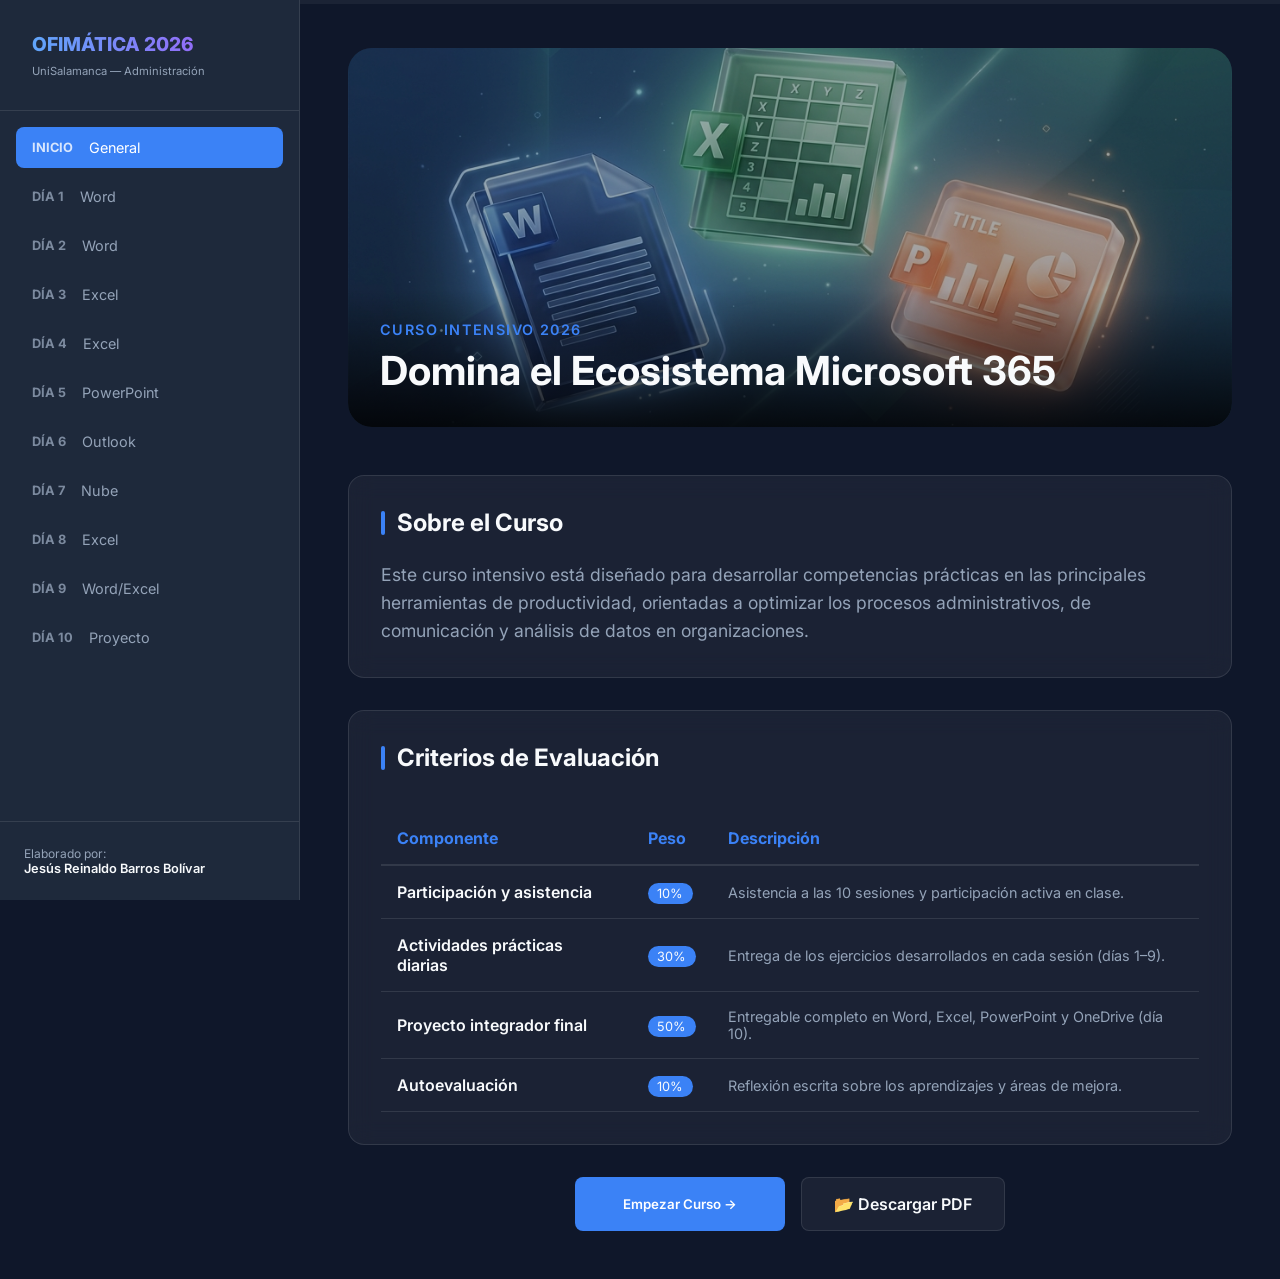
==== index.html @ e712be8f "feat: complete interactive course platform with pedagogical expansion, multimedia integration (YouTu" ====
<!DOCTYPE html>
<html lang="es">
<head>
    <meta charset="UTF-8">
    <meta name="viewport" content="width=device-width, initial-scale=1.0">
    <title>Curso Intensivo de Ofimática 2026 | UniSalamanca</title>
    <meta name="description" content="Curso práctico de Microsoft 365 para carreras administrativas. Domina Word, Excel, PowerPoint y más.">
    <link rel="stylesheet" href="style.css">
    <!-- Google Fonts -->
    <link rel="preconnect" href="https://fonts.googleapis.com">
    <link rel="preconnect" href="https://fonts.gstatic.com" crossorigin>
    <link href="https://fonts.googleapis.com/css2?family=Inter:wght@400;600;800&display=swap" rel="stylesheet">
</head>
<body>
    <aside>
        <div class="logo-container">
            <h1>Ofimática 2026</h1>
            <p style="font-size: 0.7rem; color: var(--text-secondary); margin-top: 0.5rem;">UniSalamanca — Administración</p>
        </div>
        <nav class="nav-links" id="sidebar-nav">
            <!-- Nav items will be injected here -->
        </nav>
        <div style="padding: 1.5rem; border-top: 1px solid var(--glass-border);">
            <p style="font-size: 0.75rem; color: var(--text-secondary);">Elaborado por:</p>
            <p style="font-size: 0.8rem; font-weight: 600;">Jesús Reinaldo Barros Bolívar</p>
        </div>
    </aside>

    <div id="progress-container" style="position: fixed; top: 0; left: 300px; right: 0; height: 4px; background: var(--glass); z-index: 1000;">
        <div id="progress-bar" style="height: 100%; width: 0%; background: linear-gradient(to right, var(--accent-blue), var(--accent-purple)); transition: width 0.4s ease;"></div>
    </div>

    <main id="course-content">
        <!-- Content will be injected here -->
    </main>

    <script type="module" src="app.js"></script>
</body>
</html>
---- style.css ----
:root {
    --primary-bg: #0f172a;
    --secondary-bg: #1e293b;
    --accent-blue: #3b82f6;
    --accent-green: #22c55e;
    --accent-orange: #f97316;
    --accent-purple: #a855f7;
    --text-primary: #f8fafc;
    --text-secondary: #94a3b8;
    --glass: rgba(255, 255, 255, 0.05);
    --glass-border: rgba(255, 255, 255, 0.1);
    --sidebar-width: 300px;
}

* {
    margin: 0;
    padding: 0;
    box-sizing: border-box;
    font-family: 'Inter', system-ui, -apple-system, sans-serif;
}

body {
    background-color: var(--primary-bg);
    color: var(--text-primary);
    display: flex;
    min-height: 100vh;
    overflow-x: hidden;
}

/* Sidebar Styling */
aside {
    width: var(--sidebar-width);
    background-color: var(--secondary-bg);
    height: 100vh;
    position: fixed;
    border-right: 1px solid var(--glass-border);
    display: flex;
    flex-direction: column;
    z-index: 100;
}

.logo-container {
    padding: 2rem;
    border-bottom: 1px solid var(--glass-border);
}

.logo-container h1 {
    font-size: 1.2rem;
    font-weight: 800;
    background: linear-gradient(to right, #60a5fa, #a855f7);
    -webkit-background-clip: text;
    -webkit-text-fill-color: transparent;
    text-transform: uppercase;
}

.nav-links {
    flex: 1;
    overflow-y: auto;
    padding: 1rem;
}

.nav-item {
    padding: 0.75rem 1rem;
    margin-bottom: 0.5rem;
    border-radius: 0.5rem;
    cursor: pointer;
    transition: all 0.3s ease;
    display: flex;
    align-items: center;
    gap: 1rem;
    color: var(--text-secondary);
    font-size: 0.9rem;
}

.nav-item:hover {
    background-color: var(--glass);
    color: var(--text-primary);
}

.nav-item.active {
    background-color: var(--accent-blue);
    color: white;
}

.day-badge {
    font-weight: bold;
    font-size: 0.8rem;
    opacity: 0.8;
}

/* Main Content Styling */
main {
    margin-left: var(--sidebar-width);
    flex: 1;
    padding: 3rem;
    max-width: 1200px;
    margin-right: auto;
}

.hero-section {
    position: relative;
    border-radius: 1.5rem;
    overflow: hidden;
    margin-bottom: 3rem;
    aspect-ratio: 21 / 9;
    background: var(--secondary-bg);
}

.hero-section img {
    width: 100%;
    height: 100%;
    object-fit: cover;
    opacity: 0.6;
}

.hero-overlay {
    position: absolute;
    bottom: 0;
    left: 0;
    width: 100%;
    padding: 2rem;
    background: linear-gradient(transparent, rgba(0,0,0,0.8));
}

.day-info {
    font-weight: 600;
    color: var(--accent-blue);
    text-transform: uppercase;
    letter-spacing: 0.1em;
    font-size: 0.9rem;
    margin-bottom: 0.5rem;
}

.section-card {
    background: var(--glass);
    border: 1px solid var(--glass-border);
    backdrop-filter: blur(12px);
    border-radius: 1rem;
    padding: 2rem;
    margin-bottom: 2rem;
}

.section-title {
    font-size: 1.5rem;
    margin-bottom: 1.5rem;
    display: flex;
    align-items: center;
    gap: 0.75rem;
}

.section-title::before {
    content: '';
    display: block;
    width: 4px;
    height: 1.5rem;
    background: var(--accent-blue);
    border-radius: 2px;
}

.topic-list {
    list-style: none;
}

.topic-item {
    padding: 0.75rem 0;
    border-bottom: 1px solid var(--glass-border);
    display: flex;
    align-items: flex-start;
    gap: 1rem;
}

.topic-item:last-child {
    border-bottom: none;
}

.topic-item::before {
    content: '→';
    color: var(--accent-blue);
}

.practice-box {
    background: rgba(34, 197, 94, 0.1);
    border: 1px solid rgba(34, 197, 94, 0.2);
    border-radius: 1rem;
    padding: 1.5rem;
}

.practice-title {
    color: var(--accent-green);
    font-weight: bold;
    margin-bottom: 1rem;
    display: flex;
    align-items: center;
    gap: 0.5rem;
}

/* Quiz Styling */
.quiz-container {
    margin-top: 2rem;
}

.quiz-option {
    display: block;
    width: 100%;
    padding: 1rem;
    background: var(--glass);
    border: 1px solid var(--glass-border);
    border-radius: 0.5rem;
    margin-bottom: 0.75rem;
    text-align: left;
    color: var(--text-primary);
    cursor: pointer;
    transition: all 0.2s ease;
}

.quiz-option:hover {
    background: rgba(255, 255, 255, 0.1);
    transform: translateX(5px);
}

.quiz-option.correct {
    background: rgba(34, 197, 94, 0.2);
    border-color: var(--accent-green);
}

.quiz-option.wrong {
    background: rgba(239, 68, 68, 0.2);
    border-color: #ef4444;
}

/* Media Placeholder Styling */
.media-placeholder {
    width: 100%;
    background: var(--secondary-bg);
    border: 2px dashed var(--glass-border);
    border-radius: 1rem;
    aspect-ratio: 16 / 9;
    display: flex;
    flex-direction: column;
    align-items: center;
    justify-content: center;
    padding: 2rem;
    text-align: center;
    margin-bottom: 2rem;
}

.placeholder-icon {
    font-size: 3rem;
    margin-bottom: 1rem;
    opacity: 0.5;
}

.placeholder-text {
    color: var(--text-secondary);
    max-width: 400px;
}

/* Navigation Buttons */
.step-nav {
    display: flex;
    justify-content: space-between;
    margin-top: 3rem;
}

.btn {
    padding: 0.75rem 2rem;
    border-radius: 0.5rem;
    font-weight: 600;
    cursor: pointer;
    transition: all 0.3s ease;
    border: none;
    display: flex;
    align-items: center;
    gap: 0.5rem;
}

.btn-primary {
    background: var(--accent-blue);
    color: white;
}

.btn-primary:hover {
    filter: brightness(1.1);
    transform: translateY(-2px);
}

.btn-secondary {
    background: var(--glass);
    color: var(--text-primary);
    border: 1px solid var(--glass-border);
}

/* Responsive */
@media (max-width: 992px) {
    aside {
        width: 100%;
        height: auto;
        position: relative;
    }
    main {
        margin-left: 0;
        padding: 1.5rem;
    }
}
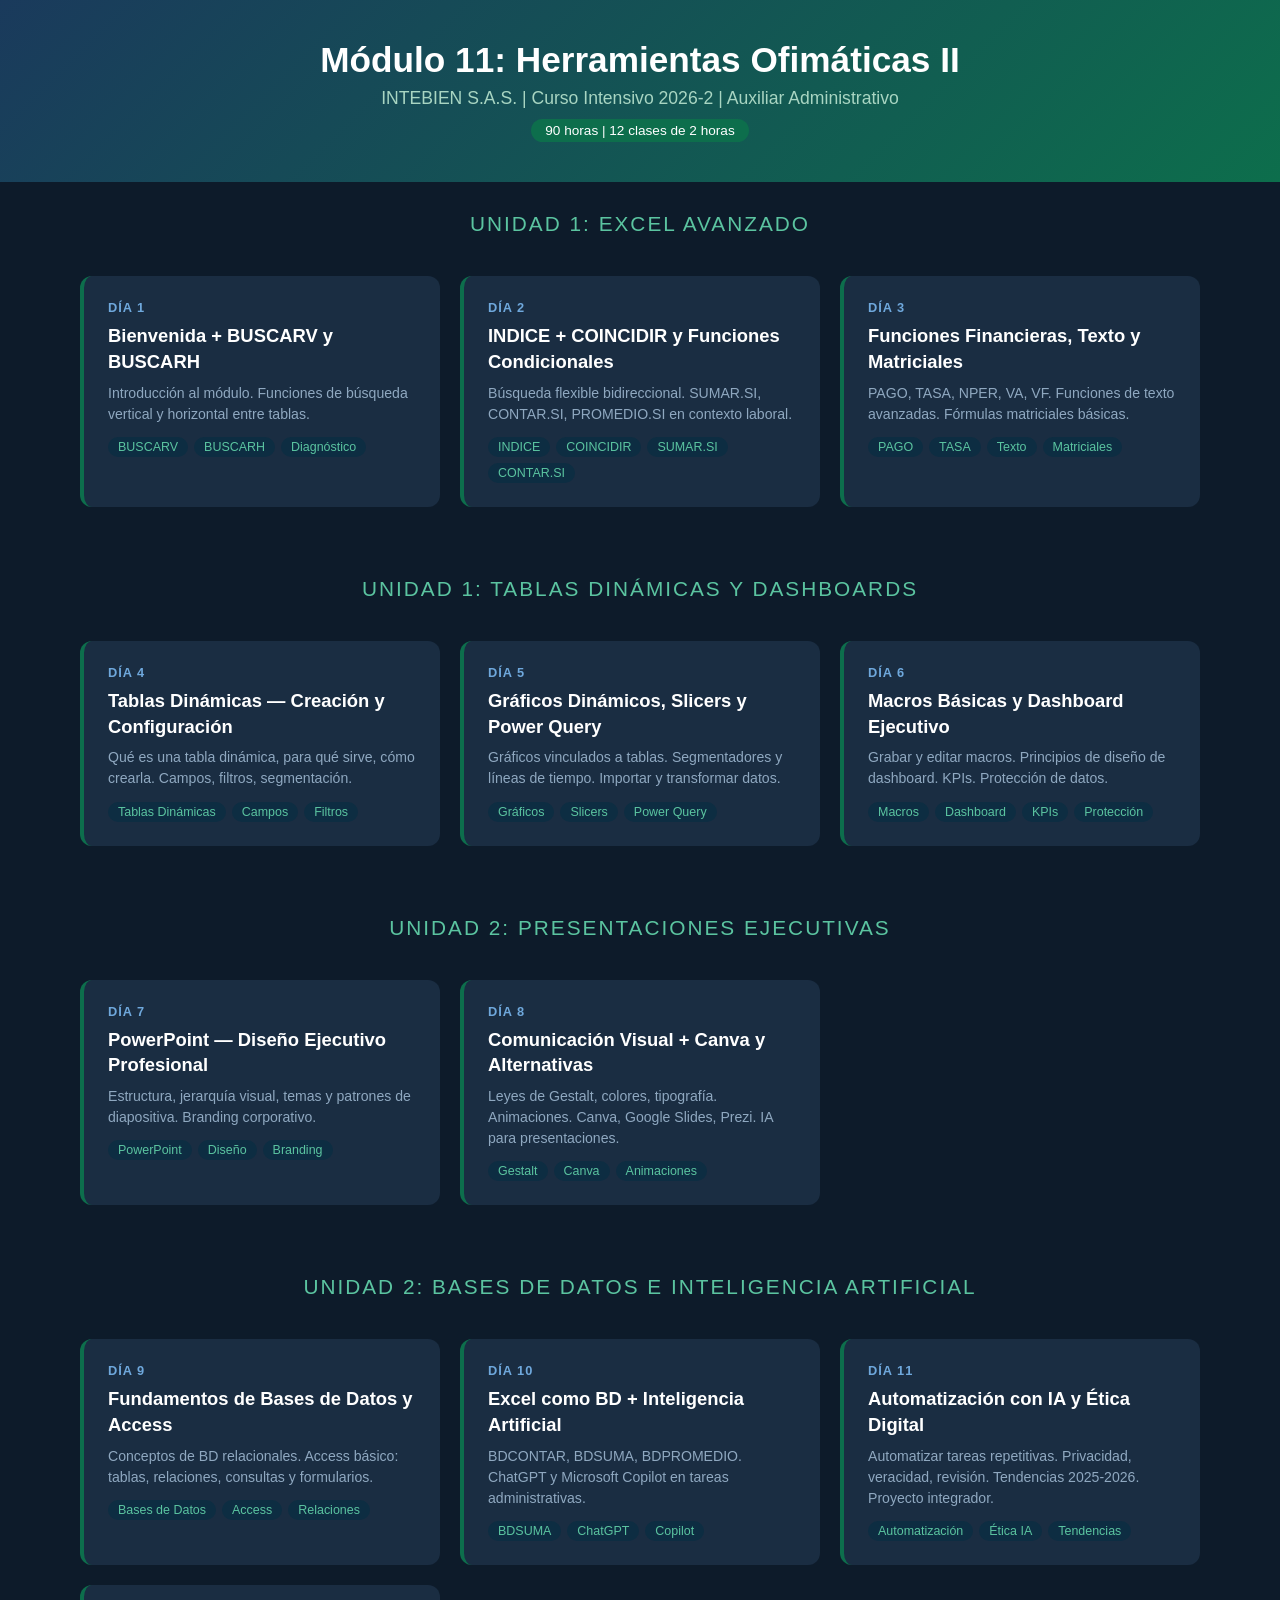
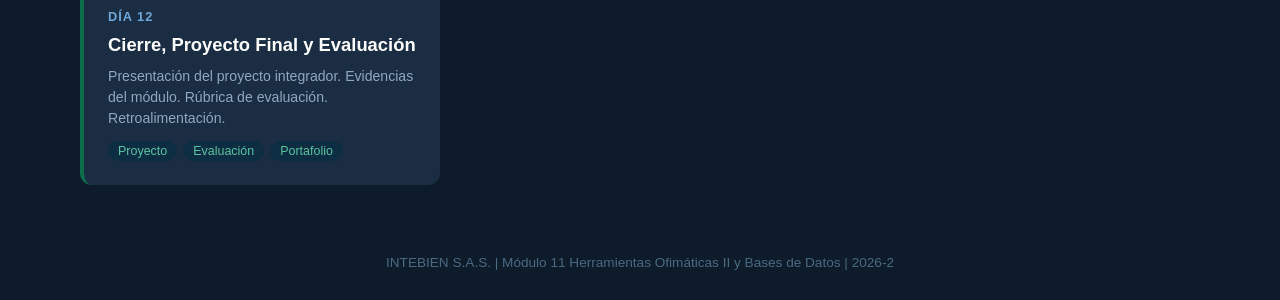
==== commit f3d49cd7: "Reorganize into per-day folders with Excel activity files Each day now lives in its own folder (dia0" ====
--- a/index.html
+++ b/index.html
@@ -1,39 +1,123 @@
 <!DOCTYPE html>
 <html lang="es">
 <head>
-    <meta charset="UTF-8">
-    <meta name="viewport" content="width=device-width, initial-scale=1.0">
-    <title>Curso Intensivo de Ofimática 2026 | UniSalamanca</title>
-    <meta name="description" content="Curso práctico de Microsoft 365 para carreras administrativas. Domina Word, Excel, PowerPoint y más.">
-    <link rel="stylesheet" href="style.css">
-    <!-- Google Fonts -->
-    <link rel="preconnect" href="https://fonts.googleapis.com">
-    <link rel="preconnect" href="https://fonts.gstatic.com" crossorigin>
-    <link href="https://fonts.googleapis.com/css2?family=Inter:wght@400;600;800&display=swap" rel="stylesheet">
+<meta charset="UTF-8">
+<meta name="viewport" content="width=device-width, initial-scale=1.0">
+<title>Módulo 11 - Herramientas Ofimáticas II | INTEBIEN</title>
+<style>
+  * { margin: 0; padding: 0; box-sizing: border-box; }
+  body { font-family: 'Segoe UI', Arial, sans-serif; background: #0d1b2a; color: #e0e6ed; min-height: 100vh; }
+  header { background: linear-gradient(135deg, #1a3a5c 0%, #0d6e4c 100%); padding: 40px; text-align: center; }
+  header h1 { font-size: 2.2em; color: #fff; margin-bottom: 8px; }
+  header p { color: #a8d5c2; font-size: 1.1em; }
+  .badge { display: inline-block; background: #0d6e4c; color: #fff; padding: 4px 14px; border-radius: 20px; font-size: 0.85em; margin-top: 10px; }
+  .grid { display: grid; grid-template-columns: repeat(auto-fill, minmax(280px, 1fr)); gap: 20px; padding: 40px; max-width: 1200px; margin: 0 auto; }
+  .card { background: #1a2d42; border-radius: 12px; padding: 24px; border-left: 4px solid #0d6e4c; transition: transform 0.2s, box-shadow 0.2s; text-decoration: none; color: inherit; display: block; }
+  .card:hover { transform: translateY(-4px); box-shadow: 0 8px 30px rgba(13,110,76,0.3); border-left-color: #1ab87a; }
+  .card .dia { font-size: 0.8em; color: #6fa8dc; font-weight: 700; text-transform: uppercase; letter-spacing: 1px; margin-bottom: 8px; }
+  .card h3 { font-size: 1.15em; color: #fff; margin-bottom: 8px; line-height: 1.4; }
+  .card p { font-size: 0.88em; color: #8fa8c0; line-height: 1.5; }
+  .card .temas { margin-top: 12px; display: flex; flex-wrap: wrap; gap: 6px; }
+  .tag { background: #0d2d42; color: #5bc4a0; padding: 3px 10px; border-radius: 12px; font-size: 0.78em; }
+  .section-title { text-align: center; padding: 30px 40px 0; font-size: 1.3em; color: #5bc4a0; text-transform: uppercase; letter-spacing: 2px; }
+  footer { text-align: center; padding: 30px; color: #4a6a82; font-size: 0.85em; }
+</style>
 </head>
 <body>
-    <aside>
-        <div class="logo-container">
-            <h1>Ofimática 2026</h1>
-            <p style="font-size: 0.7rem; color: var(--text-secondary); margin-top: 0.5rem;">UniSalamanca — Administración</p>
-        </div>
-        <nav class="nav-links" id="sidebar-nav">
-            <!-- Nav items will be injected here -->
-        </nav>
-        <div style="padding: 1.5rem; border-top: 1px solid var(--glass-border);">
-            <p style="font-size: 0.75rem; color: var(--text-secondary);">Elaborado por:</p>
-            <p style="font-size: 0.8rem; font-weight: 600;">Jesús Reinaldo Barros Bolívar</p>
-        </div>
-    </aside>
+<header>
+  <h1>Módulo 11: Herramientas Ofimáticas II</h1>
+  <p>INTEBIEN S.A.S. | Curso Intensivo 2026-2 | Auxiliar Administrativo</p>
+  <span class="badge">90 horas | 12 clases de 2 horas</span>
+</header>
 
-    <div id="progress-container" style="position: fixed; top: 0; left: 300px; right: 0; height: 4px; background: var(--glass); z-index: 1000;">
-        <div id="progress-bar" style="height: 100%; width: 0%; background: linear-gradient(to right, var(--accent-blue), var(--accent-purple)); transition: width 0.4s ease;"></div>
-    </div>
+<p class="section-title">Unidad 1: Excel Avanzado</p>
+<div class="grid">
+  <a class="card" href="dia01/dia01.html">
+    <div class="dia">Día 1</div>
+    <h3>Bienvenida + BUSCARV y BUSCARH</h3>
+    <p>Introducción al módulo. Funciones de búsqueda vertical y horizontal entre tablas.</p>
+    <div class="temas"><span class="tag">BUSCARV</span><span class="tag">BUSCARH</span><span class="tag">Diagnóstico</span></div>
+  </a>
+  <a class="card" href="dia02/dia02.html">
+    <div class="dia">Día 2</div>
+    <h3>INDICE + COINCIDIR y Funciones Condicionales</h3>
+    <p>Búsqueda flexible bidireccional. SUMAR.SI, CONTAR.SI, PROMEDIO.SI en contexto laboral.</p>
+    <div class="temas"><span class="tag">INDICE</span><span class="tag">COINCIDIR</span><span class="tag">SUMAR.SI</span><span class="tag">CONTAR.SI</span></div>
+  </a>
+  <a class="card" href="dia03/dia03.html">
+    <div class="dia">Día 3</div>
+    <h3>Funciones Financieras, Texto y Matriciales</h3>
+    <p>PAGO, TASA, NPER, VA, VF. Funciones de texto avanzadas. Fórmulas matriciales básicas.</p>
+    <div class="temas"><span class="tag">PAGO</span><span class="tag">TASA</span><span class="tag">Texto</span><span class="tag">Matriciales</span></div>
+  </a>
+</div>
 
-    <main id="course-content">
-        <!-- Content will be injected here -->
-    </main>
+<p class="section-title">Unidad 1: Tablas Dinámicas y Dashboards</p>
+<div class="grid">
+  <a class="card" href="dia04/dia04.html">
+    <div class="dia">Día 4</div>
+    <h3>Tablas Dinámicas — Creación y Configuración</h3>
+    <p>Qué es una tabla dinámica, para qué sirve, cómo crearla. Campos, filtros, segmentación.</p>
+    <div class="temas"><span class="tag">Tablas Dinámicas</span><span class="tag">Campos</span><span class="tag">Filtros</span></div>
+  </a>
+  <a class="card" href="dia05/dia05.html">
+    <div class="dia">Día 5</div>
+    <h3>Gráficos Dinámicos, Slicers y Power Query</h3>
+    <p>Gráficos vinculados a tablas. Segmentadores y líneas de tiempo. Importar y transformar datos.</p>
+    <div class="temas"><span class="tag">Gráficos</span><span class="tag">Slicers</span><span class="tag">Power Query</span></div>
+  </a>
+  <a class="card" href="dia06/dia06.html">
+    <div class="dia">Día 6</div>
+    <h3>Macros Básicas y Dashboard Ejecutivo</h3>
+    <p>Grabar y editar macros. Principios de diseño de dashboard. KPIs. Protección de datos.</p>
+    <div class="temas"><span class="tag">Macros</span><span class="tag">Dashboard</span><span class="tag">KPIs</span><span class="tag">Protección</span></div>
+  </a>
+</div>
 
-    <script type="module" src="app.js"></script>
+<p class="section-title">Unidad 2: Presentaciones Ejecutivas</p>
+<div class="grid">
+  <a class="card" href="dia07/dia07.html">
+    <div class="dia">Día 7</div>
+    <h3>PowerPoint — Diseño Ejecutivo Profesional</h3>
+    <p>Estructura, jerarquía visual, temas y patrones de diapositiva. Branding corporativo.</p>
+    <div class="temas"><span class="tag">PowerPoint</span><span class="tag">Diseño</span><span class="tag">Branding</span></div>
+  </a>
+  <a class="card" href="dia08/dia08.html">
+    <div class="dia">Día 8</div>
+    <h3>Comunicación Visual + Canva y Alternativas</h3>
+    <p>Leyes de Gestalt, colores, tipografía. Animaciones. Canva, Google Slides, Prezi. IA para presentaciones.</p>
+    <div class="temas"><span class="tag">Gestalt</span><span class="tag">Canva</span><span class="tag">Animaciones</span></div>
+  </a>
+</div>
+
+<p class="section-title">Unidad 2: Bases de Datos e Inteligencia Artificial</p>
+<div class="grid">
+  <a class="card" href="dia09/dia09.html">
+    <div class="dia">Día 9</div>
+    <h3>Fundamentos de Bases de Datos y Access</h3>
+    <p>Conceptos de BD relacionales. Access básico: tablas, relaciones, consultas y formularios.</p>
+    <div class="temas"><span class="tag">Bases de Datos</span><span class="tag">Access</span><span class="tag">Relaciones</span></div>
+  </a>
+  <a class="card" href="dia10/dia10.html">
+    <div class="dia">Día 10</div>
+    <h3>Excel como BD + Inteligencia Artificial</h3>
+    <p>BDCONTAR, BDSUMA, BDPROMEDIO. ChatGPT y Microsoft Copilot en tareas administrativas.</p>
+    <div class="temas"><span class="tag">BDSUMA</span><span class="tag">ChatGPT</span><span class="tag">Copilot</span></div>
+  </a>
+  <a class="card" href="dia11/dia11.html">
+    <div class="dia">Día 11</div>
+    <h3>Automatización con IA y Ética Digital</h3>
+    <p>Automatizar tareas repetitivas. Privacidad, veracidad, revisión. Tendencias 2025-2026. Proyecto integrador.</p>
+    <div class="temas"><span class="tag">Automatización</span><span class="tag">Ética IA</span><span class="tag">Tendencias</span></div>
+  </a>
+  <a class="card" href="dia12/dia12.html">
+    <div class="dia">Día 12</div>
+    <h3>Cierre, Proyecto Final y Evaluación</h3>
+    <p>Presentación del proyecto integrador. Evidencias del módulo. Rúbrica de evaluación. Retroalimentación.</p>
+    <div class="temas"><span class="tag">Proyecto</span><span class="tag">Evaluación</span><span class="tag">Portafolio</span></div>
+  </a>
+</div>
+
+<footer>INTEBIEN S.A.S. | Módulo 11 Herramientas Ofimáticas II y Bases de Datos | 2026-2</footer>
 </body>
 </html>
